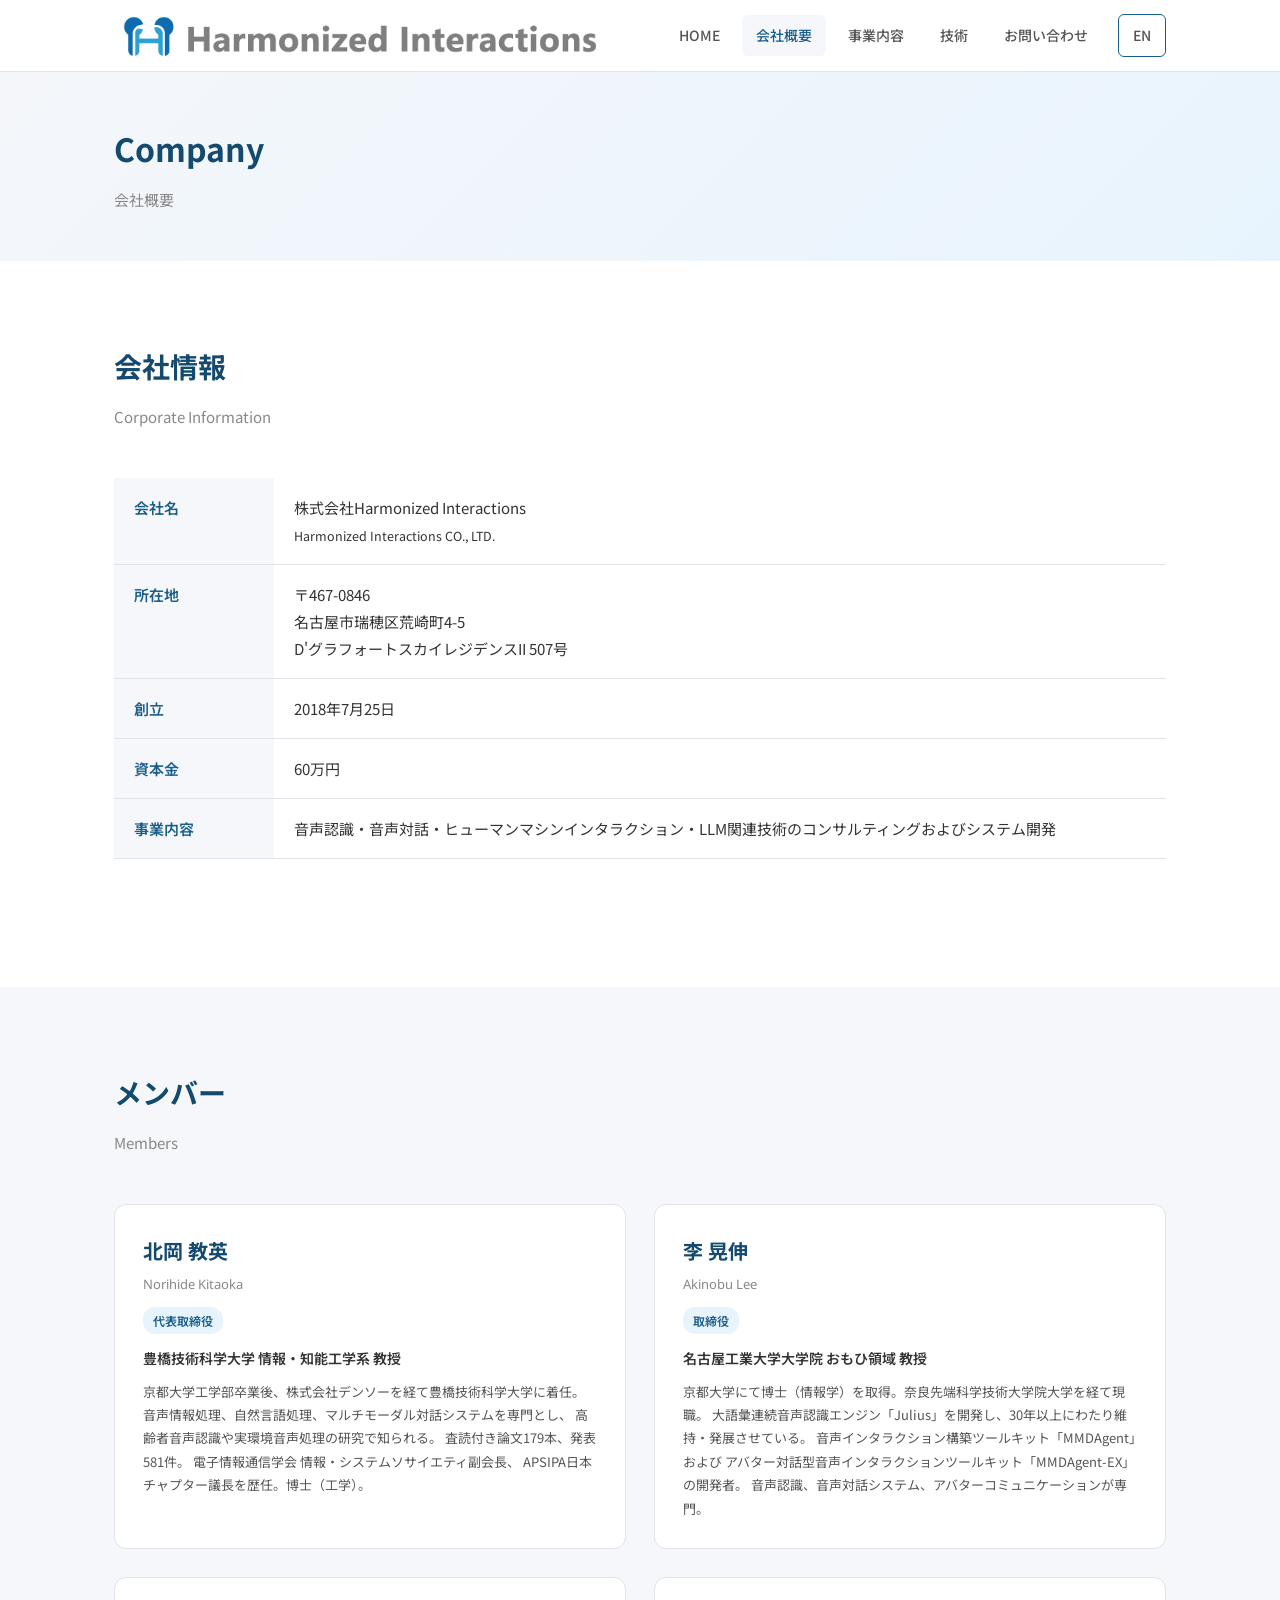
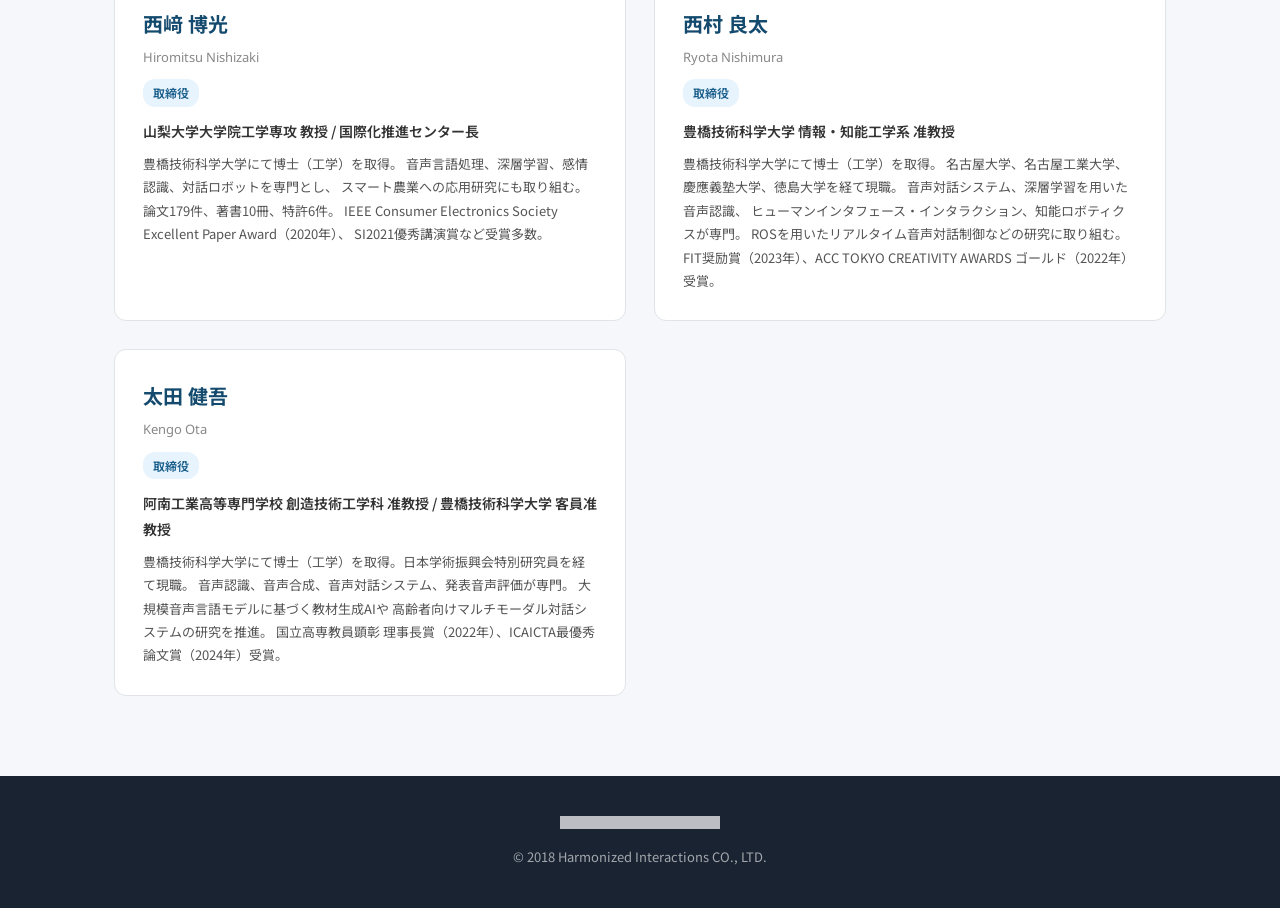
==== company.html @ 3eb6e034 "Add corporate website with Japanese/English pages - Home, Company, Business, Technology, Contact pag" ====
<!DOCTYPE html>
<html lang="ja">
<head>
  <meta charset="UTF-8">
  <meta name="viewport" content="width=device-width, initial-scale=1.0">
  <title>会社概要 - 株式会社Harmonized Interactions</title>
  <meta name="description" content="株式会社Harmonized Interactionsの会社概要・メンバー紹介">
  <link rel="preconnect" href="https://fonts.googleapis.com">
  <link rel="preconnect" href="https://fonts.gstatic.com" crossorigin>
  <link href="https://fonts.googleapis.com/css2?family=Noto+Sans+JP:wght@400;500;700&family=Noto+Sans:wght@400;500;700&display=swap" rel="stylesheet">
  <link rel="stylesheet" href="assets/css/style.css">
</head>
<body>

  <header class="site-header">
    <div class="header-inner">
      <a href="/" class="header-logo"><img src="assets/img/logo.jpg" alt="Harmonized Interactions"></a>
      <button class="hamburger" aria-label="メニュー"><span></span><span></span><span></span></button>
      <nav class="header-nav">
        <a href="/">HOME</a>
        <a href="company.html" class="active">会社概要</a>
        <a href="business.html">事業内容</a>
        <a href="technology.html">技術</a>
        <a href="contact.html">お問い合わせ</a>
        <a href="en/company.html" class="lang-switch">EN</a>
      </nav>
    </div>
  </header>

  <section class="page-header">
    <div class="container">
      <h1>Company</h1>
      <p>会社概要</p>
    </div>
  </section>

  <!-- Company Info -->
  <section class="section">
    <div class="container">
      <h2 class="section-title">会社情報</h2>
      <p class="section-subtitle">Corporate Information</p>
      <table class="info-table">
        <tr><th>会社名</th><td>株式会社Harmonized Interactions<br><small>Harmonized Interactions CO., LTD.</small></td></tr>
        <tr><th>所在地</th><td>〒467-0846<br>名古屋市瑞穂区荒崎町4-5<br>D'グラフォートスカイレジデンスII 507号</td></tr>
        <tr><th>創立</th><td>2018年7月25日</td></tr>
        <tr><th>資本金</th><td>60万円</td></tr>
        <tr><th>事業内容</th><td>音声認識・音声対話・ヒューマンマシンインタラクション・LLM関連技術のコンサルティングおよびシステム開発</td></tr>
      </table>
    </div>
  </section>

  <!-- Members -->
  <section class="section section--alt">
    <div class="container">
      <h2 class="section-title">メンバー</h2>
      <p class="section-subtitle">Members</p>
      <div class="members-grid">

        <div class="member-card">
          <div class="member-name">北岡 教英</div>
          <div class="member-name-en">Norihide Kitaoka</div>
          <span class="member-role">代表取締役</span>
          <div class="member-affiliation">豊橋技術科学大学 情報・知能工学系 教授</div>
          <p class="member-desc">
            京都大学工学部卒業後、株式会社デンソーを経て豊橋技術科学大学に着任。
            音声情報処理、自然言語処理、マルチモーダル対話システムを専門とし、
            高齢者音声認識や実環境音声処理の研究で知られる。
            査読付き論文179本、発表581件。
            電子情報通信学会 情報・システムソサイエティ副会長、
            APSIPA日本チャプター議長を歴任。博士（工学）。
          </p>
        </div>

        <div class="member-card">
          <div class="member-name">李 晃伸</div>
          <div class="member-name-en">Akinobu Lee</div>
          <span class="member-role">取締役</span>
          <div class="member-affiliation">名古屋工業大学大学院 おもひ領域 教授</div>
          <p class="member-desc">
            京都大学にて博士（情報学）を取得。奈良先端科学技術大学院大学を経て現職。
            大語彙連続音声認識エンジン「Julius」を開発し、30年以上にわたり維持・発展させている。
            音声インタラクション構築ツールキット「MMDAgent」および
            アバター対話型音声インタラクションツールキット「MMDAgent-EX」の開発者。
            音声認識、音声対話システム、アバターコミュニケーションが専門。
          </p>
        </div>

        <div class="member-card">
          <div class="member-name">西﨑 博光</div>
          <div class="member-name-en">Hiromitsu Nishizaki</div>
          <span class="member-role">取締役</span>
          <div class="member-affiliation">山梨大学大学院工学専攻 教授 / 国際化推進センター長</div>
          <p class="member-desc">
            豊橋技術科学大学にて博士（工学）を取得。
            音声言語処理、深層学習、感情認識、対話ロボットを専門とし、
            スマート農業への応用研究にも取り組む。
            論文179件、著書10冊、特許6件。
            IEEE Consumer Electronics Society Excellent Paper Award（2020年）、
            SI2021優秀講演賞など受賞多数。
          </p>
        </div>

        <div class="member-card">
          <div class="member-name">西村 良太</div>
          <div class="member-name-en">Ryota Nishimura</div>
          <span class="member-role">取締役</span>
          <div class="member-affiliation">豊橋技術科学大学 情報・知能工学系 准教授</div>
          <p class="member-desc">
            豊橋技術科学大学にて博士（工学）を取得。
            名古屋大学、名古屋工業大学、慶應義塾大学、徳島大学を経て現職。
            音声対話システム、深層学習を用いた音声認識、
            ヒューマンインタフェース・インタラクション、知能ロボティクスが専門。
            ROSを用いたリアルタイム音声対話制御などの研究に取り組む。
            FIT奨励賞（2023年）、ACC TOKYO CREATIVITY AWARDS ゴールド（2022年）受賞。
          </p>
        </div>

        <div class="member-card">
          <div class="member-name">太田 健吾</div>
          <div class="member-name-en">Kengo Ota</div>
          <span class="member-role">取締役</span>
          <div class="member-affiliation">阿南工業高等専門学校 創造技術工学科 准教授 / 豊橋技術科学大学 客員准教授</div>
          <p class="member-desc">
            豊橋技術科学大学にて博士（工学）を取得。日本学術振興会特別研究員を経て現職。
            音声認識、音声合成、音声対話システム、発表音声評価が専門。
            大規模音声言語モデルに基づく教材生成AIや
            高齢者向けマルチモーダル対話システムの研究を推進。
            国立高専教員顕彰 理事長賞（2022年）、ICAICTA最優秀論文賞（2024年）受賞。
          </p>
        </div>

      </div>
    </div>
  </section>

  <footer class="site-footer">
    <div class="container">
      <img src="assets/img/logo.jpg" alt="Harmonized Interactions" class="footer-logo">
      <p>&copy; 2018 Harmonized Interactions CO., LTD.</p>
    </div>
  </footer>

  <script src="assets/js/main.js"></script>
</body>
</html>
---- assets/css/style.css ----
/* ============================================
   Harmonized Interactions - Corporate Site
   ============================================ */

:root {
  --primary: #1A5F8B;
  --primary-dark: #134A6E;
  --secondary: #3AAFDA;
  --secondary-light: #6CC4E4;
  --text: #333333;
  --text-light: #555555;
  --text-muted: #888888;
  --bg-white: #FFFFFF;
  --bg-light: #F5F7FA;
  --bg-dark: #1A2332;
  --border: #E0E4E8;
  --shadow: rgba(26, 95, 139, 0.1);
  --font-ja: 'Noto Sans JP', sans-serif;
  --font-en: 'Noto Sans', sans-serif;
  --max-width: 1100px;
  --header-height: 72px;
}

/* Reset & Base */
*, *::before, *::after { box-sizing: border-box; margin: 0; padding: 0; }

html { scroll-behavior: smooth; scroll-padding-top: var(--header-height); }

body {
  font-family: var(--font-ja);
  color: var(--text);
  line-height: 1.8;
  background: var(--bg-white);
  -webkit-font-smoothing: antialiased;
}

a { color: var(--primary); text-decoration: none; transition: color 0.2s; }
a:hover { color: var(--secondary); }

img { max-width: 100%; height: auto; display: block; }

.container { max-width: var(--max-width); margin: 0 auto; padding: 0 24px; }

/* ---- Header ---- */
.site-header {
  position: fixed;
  top: 0; left: 0; right: 0;
  height: var(--header-height);
  background: rgba(255,255,255,0.97);
  backdrop-filter: blur(8px);
  border-bottom: 1px solid var(--border);
  z-index: 1000;
}

.header-inner {
  max-width: var(--max-width);
  margin: 0 auto;
  padding: 0 24px;
  height: 100%;
  display: flex;
  align-items: center;
  justify-content: space-between;
}

.header-logo img { height: 40px; width: auto; }

.header-nav { display: flex; align-items: center; gap: 8px; }

.header-nav a {
  font-size: 14px;
  font-weight: 500;
  color: var(--text-light);
  padding: 8px 14px;
  border-radius: 6px;
  transition: background 0.2s, color 0.2s;
}

.header-nav a:hover,
.header-nav a.active {
  color: var(--primary);
  background: var(--bg-light);
}

.lang-switch {
  font-size: 13px;
  font-weight: 600;
  color: var(--primary);
  border: 1.5px solid var(--primary);
  padding: 5px 12px;
  border-radius: 20px;
  margin-left: 8px;
  transition: background 0.2s, color 0.2s;
}

.lang-switch:hover {
  background: var(--primary);
  color: #fff;
}

/* Hamburger */
.hamburger {
  display: none;
  flex-direction: column;
  gap: 5px;
  background: none;
  border: none;
  cursor: pointer;
  padding: 8px;
}

.hamburger span {
  display: block;
  width: 24px;
  height: 2px;
  background: var(--text);
  border-radius: 2px;
  transition: transform 0.3s, opacity 0.3s;
}

.hamburger.open span:nth-child(1) { transform: rotate(45deg) translate(5px, 5px); }
.hamburger.open span:nth-child(2) { opacity: 0; }
.hamburger.open span:nth-child(3) { transform: rotate(-45deg) translate(5px, -5px); }

/* ---- Hero ---- */
.hero {
  padding: 160px 0 100px;
  background: linear-gradient(135deg, var(--bg-light) 0%, #E8F4FD 100%);
  text-align: center;
}

.hero-logo { max-width: 200px; margin: 0 auto 32px; }

.hero h1 {
  font-size: 28px;
  font-weight: 700;
  color: var(--primary-dark);
  line-height: 1.5;
  margin-bottom: 20px;
}

.hero p {
  font-size: 16px;
  color: var(--text-light);
  max-width: 640px;
  margin: 0 auto;
  line-height: 1.9;
}

/* ---- Sections ---- */
.section {
  padding: 80px 0;
}

.section--alt {
  background: var(--bg-light);
}

.section-title {
  font-size: 28px;
  font-weight: 700;
  color: var(--primary-dark);
  margin-bottom: 12px;
}

.section-subtitle {
  font-size: 15px;
  color: var(--text-muted);
  margin-bottom: 48px;
}

.section-lead {
  font-size: 16px;
  color: var(--text-light);
  margin-bottom: 40px;
  line-height: 1.9;
}

/* ---- Company Info Table ---- */
.info-table {
  width: 100%;
  border-collapse: collapse;
  margin-bottom: 48px;
}

.info-table th,
.info-table td {
  padding: 16px 20px;
  border-bottom: 1px solid var(--border);
  text-align: left;
  font-size: 15px;
  vertical-align: top;
}

.info-table th {
  width: 160px;
  font-weight: 600;
  color: var(--primary);
  background: var(--bg-light);
  white-space: nowrap;
}

/* ---- Member Cards ---- */
.members-grid {
  display: grid;
  grid-template-columns: repeat(auto-fill, minmax(480px, 1fr));
  gap: 28px;
}

.member-card {
  background: var(--bg-white);
  border: 1px solid var(--border);
  border-radius: 12px;
  padding: 28px;
  transition: box-shadow 0.3s;
}

.member-card:hover {
  box-shadow: 0 8px 24px var(--shadow);
}

.member-name {
  font-size: 20px;
  font-weight: 700;
  color: var(--primary-dark);
  margin-bottom: 4px;
}

.member-name-en {
  font-size: 13px;
  color: var(--text-muted);
  font-family: var(--font-en);
  margin-bottom: 8px;
}

.member-role {
  display: inline-block;
  font-size: 12px;
  font-weight: 600;
  color: var(--primary);
  background: #E8F4FD;
  padding: 3px 10px;
  border-radius: 12px;
  margin-bottom: 12px;
}

.member-affiliation {
  font-size: 14px;
  font-weight: 600;
  color: var(--text);
  margin-bottom: 8px;
}

.member-desc {
  font-size: 13px;
  color: var(--text-light);
  line-height: 1.8;
}

/* ---- Business Cards ---- */
.business-grid {
  display: grid;
  grid-template-columns: repeat(auto-fill, minmax(320px, 1fr));
  gap: 24px;
}

.business-card {
  background: var(--bg-white);
  border: 1px solid var(--border);
  border-radius: 12px;
  padding: 28px;
  transition: box-shadow 0.3s, transform 0.3s;
}

.business-card:hover {
  box-shadow: 0 8px 24px var(--shadow);
  transform: translateY(-2px);
}

.business-icon {
  width: 48px;
  height: 48px;
  background: linear-gradient(135deg, var(--primary), var(--secondary));
  border-radius: 12px;
  display: flex;
  align-items: center;
  justify-content: center;
  margin-bottom: 16px;
  font-size: 24px;
  color: #fff;
}

.business-card h3 {
  font-size: 17px;
  font-weight: 700;
  color: var(--primary-dark);
  margin-bottom: 10px;
}

.business-card p {
  font-size: 14px;
  color: var(--text-light);
  line-height: 1.7;
}

/* ---- Technology ---- */
.tech-category {
  margin-bottom: 40px;
}

.tech-category h3 {
  font-size: 18px;
  font-weight: 700;
  color: var(--primary);
  margin-bottom: 16px;
  padding-bottom: 8px;
  border-bottom: 2px solid var(--secondary);
  display: inline-block;
}

.tech-list {
  display: grid;
  grid-template-columns: repeat(auto-fill, minmax(240px, 1fr));
  gap: 16px;
  list-style: none;
}

.tech-item {
  background: var(--bg-white);
  border: 1px solid var(--border);
  border-radius: 10px;
  padding: 20px;
  transition: box-shadow 0.3s;
}

.tech-item:hover {
  box-shadow: 0 4px 16px var(--shadow);
}

.tech-item strong {
  display: block;
  font-size: 16px;
  color: var(--primary-dark);
  margin-bottom: 4px;
}

.tech-item span {
  font-size: 13px;
  color: var(--text-muted);
}

/* ---- Contact ---- */
.contact-box {
  max-width: 600px;
  margin: 0 auto;
  text-align: center;
  background: var(--bg-white);
  border: 1px solid var(--border);
  border-radius: 16px;
  padding: 48px 40px;
}

.contact-box p {
  font-size: 16px;
  color: var(--text-light);
  margin-bottom: 24px;
  line-height: 1.8;
}

.contact-email {
  display: inline-block;
  font-size: 18px;
  font-weight: 600;
  color: var(--primary);
  background: var(--bg-light);
  padding: 12px 28px;
  border-radius: 8px;
  font-family: var(--font-en);
}

/* ---- Footer ---- */
.site-footer {
  background: var(--bg-dark);
  color: rgba(255,255,255,0.6);
  padding: 40px 0;
  text-align: center;
  font-size: 13px;
}

.footer-logo { max-width: 160px; margin: 0 auto 16px; filter: brightness(0) invert(1); opacity: 0.7; }

.site-footer a { color: rgba(255,255,255,0.8); }
.site-footer a:hover { color: #fff; }

/* ---- Page Header ---- */
.page-header {
  padding: 120px 0 48px;
  background: linear-gradient(135deg, var(--bg-light) 0%, #E8F4FD 100%);
}

.page-header h1 {
  font-size: 32px;
  font-weight: 700;
  color: var(--primary-dark);
  margin-bottom: 8px;
}

.page-header p {
  font-size: 15px;
  color: var(--text-muted);
}

/* ---- Responsive ---- */
@media (max-width: 768px) {
  :root { --header-height: 60px; }

  .hamburger { display: flex; }

  .header-nav {
    display: none;
    position: absolute;
    top: var(--header-height);
    left: 0; right: 0;
    background: var(--bg-white);
    flex-direction: column;
    padding: 16px 24px;
    border-bottom: 1px solid var(--border);
    box-shadow: 0 8px 24px var(--shadow);
  }

  .header-nav.open { display: flex; }

  .header-nav a { padding: 12px 0; font-size: 15px; }

  .lang-switch { margin: 8px 0 0; align-self: flex-start; }

  .hero { padding: 120px 0 64px; }
  .hero h1 { font-size: 22px; }
  .hero p { font-size: 14px; }

  .section { padding: 56px 0; }
  .section-title { font-size: 24px; }

  .members-grid { grid-template-columns: 1fr; }
  .business-grid { grid-template-columns: 1fr; }
  .tech-list { grid-template-columns: 1fr; }

  .info-table th { width: 120px; font-size: 13px; }
  .info-table td { font-size: 14px; }

  .page-header { padding: 100px 0 36px; }
  .page-header h1 { font-size: 26px; }

  .contact-box { padding: 32px 24px; }
}

@media (max-width: 480px) {
  .info-table th,
  .info-table td {
    display: block;
    width: 100%;
  }
  .info-table th { border-bottom: none; padding-bottom: 4px; }
  .info-table td { padding-top: 0; }
}
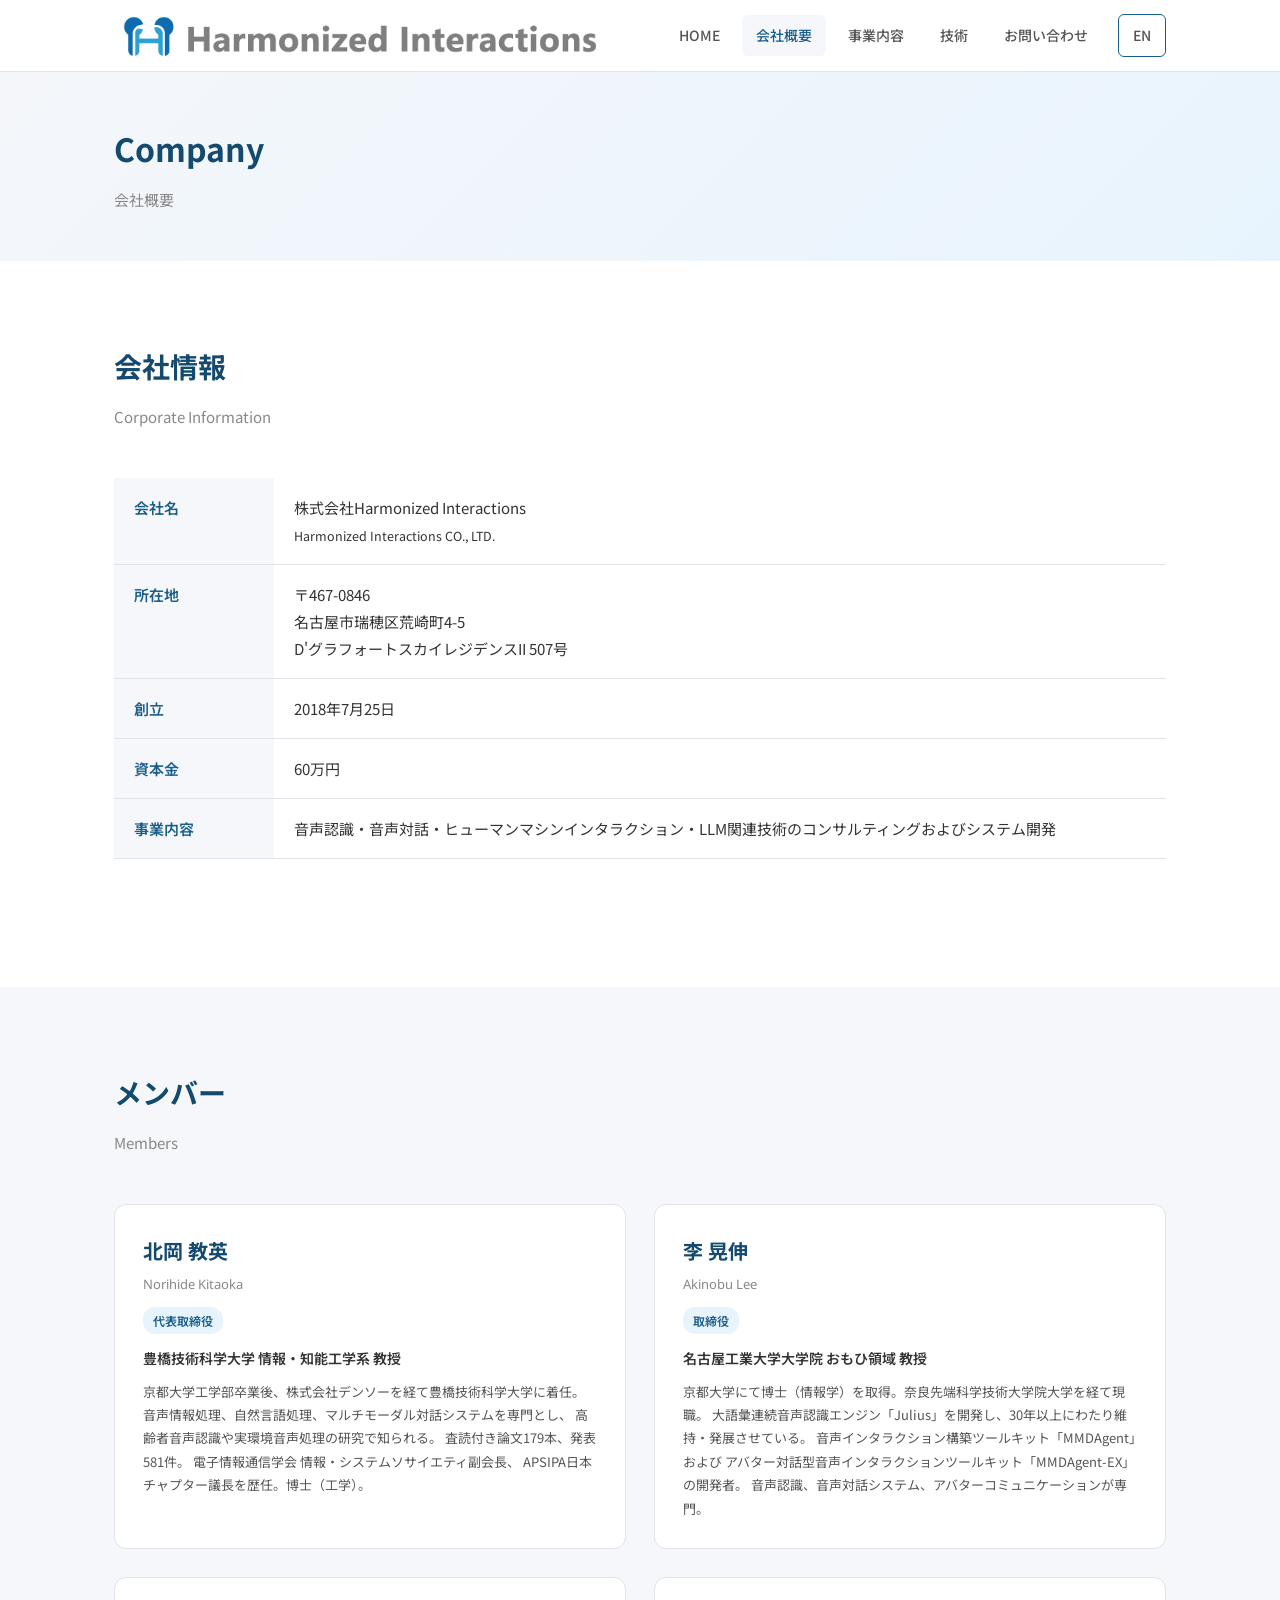
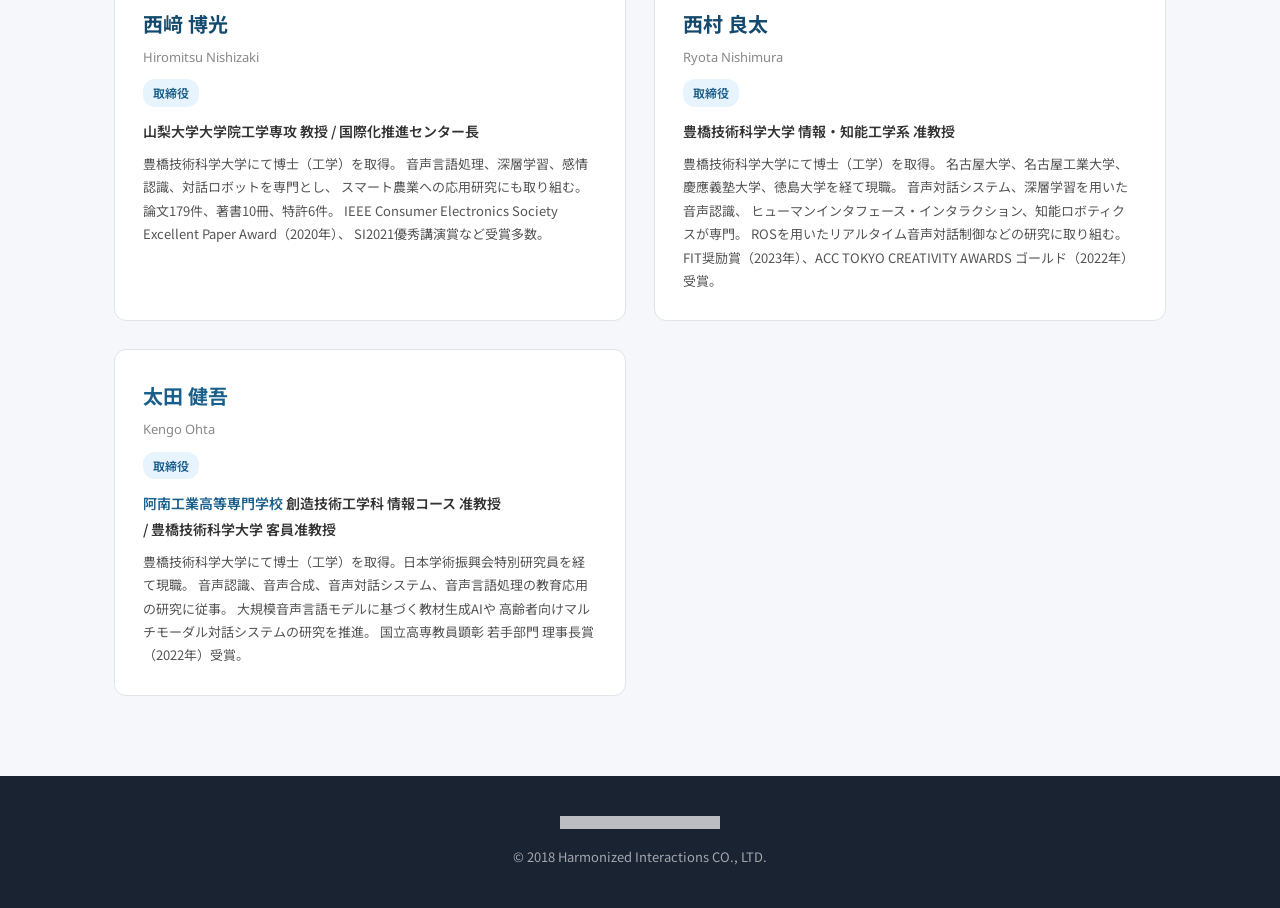
==== commit 0b520a00: "Updated Kengo Ohta profile and added affiliation links" ====
--- a/company.html
+++ b/company.html
@@ -116,16 +116,20 @@
         </div>
 
         <div class="member-card">
-          <div class="member-name">太田 健吾</div>
-          <div class="member-name-en">Kengo Ota</div>
+          <div class="member-name">
+            <a href="https://researchmap.jp/kohta" target="_blank" rel="noopener noreferrer">太田 健吾</a>
+          </div>
+          <div class="member-name-en">Kengo Ohta</div>
           <span class="member-role">取締役</span>
-          <div class="member-affiliation">阿南工業高等専門学校 創造技術工学科 准教授 / 豊橋技術科学大学 客員准教授</div>
+          <div class="member-affiliation">
+            <a href="https://www.anan-nct.ac.jp/" target="_blank" rel="noopener noreferrer">阿南工業高等専門学校</a> 創造技術工学科 情報コース 准教授<br> / 豊橋技術科学大学 客員准教授
+          </div>
           <p class="member-desc">
             豊橋技術科学大学にて博士（工学）を取得。日本学術振興会特別研究員を経て現職。
-            音声認識、音声合成、音声対話システム、発表音声評価が専門。
+            音声認識、音声合成、音声対話システム、音声言語処理の教育応用の研究に従事。
             大規模音声言語モデルに基づく教材生成AIや
             高齢者向けマルチモーダル対話システムの研究を推進。
-            国立高専教員顕彰 理事長賞（2022年）、ICAICTA最優秀論文賞（2024年）受賞。
+            国立高専教員顕彰 若手部門 理事長賞（2022年）受賞。
           </p>
         </div>
 
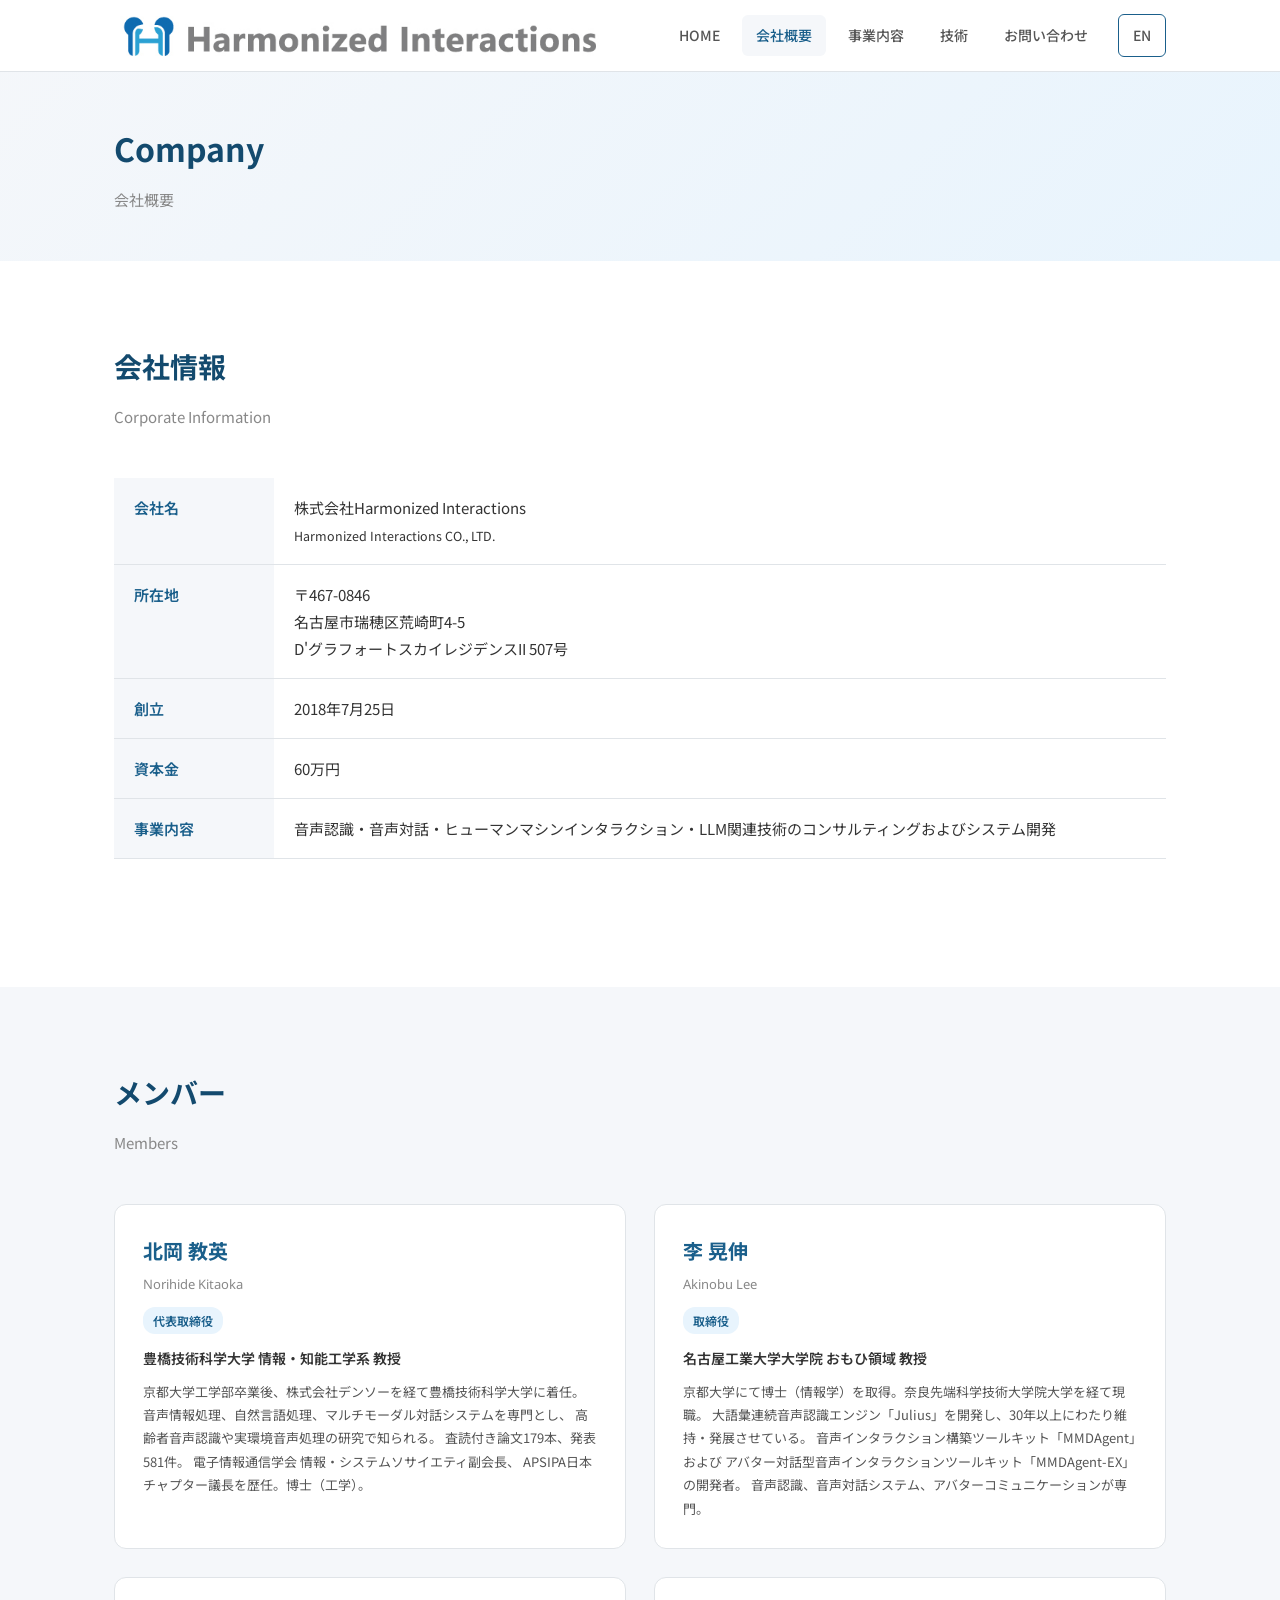
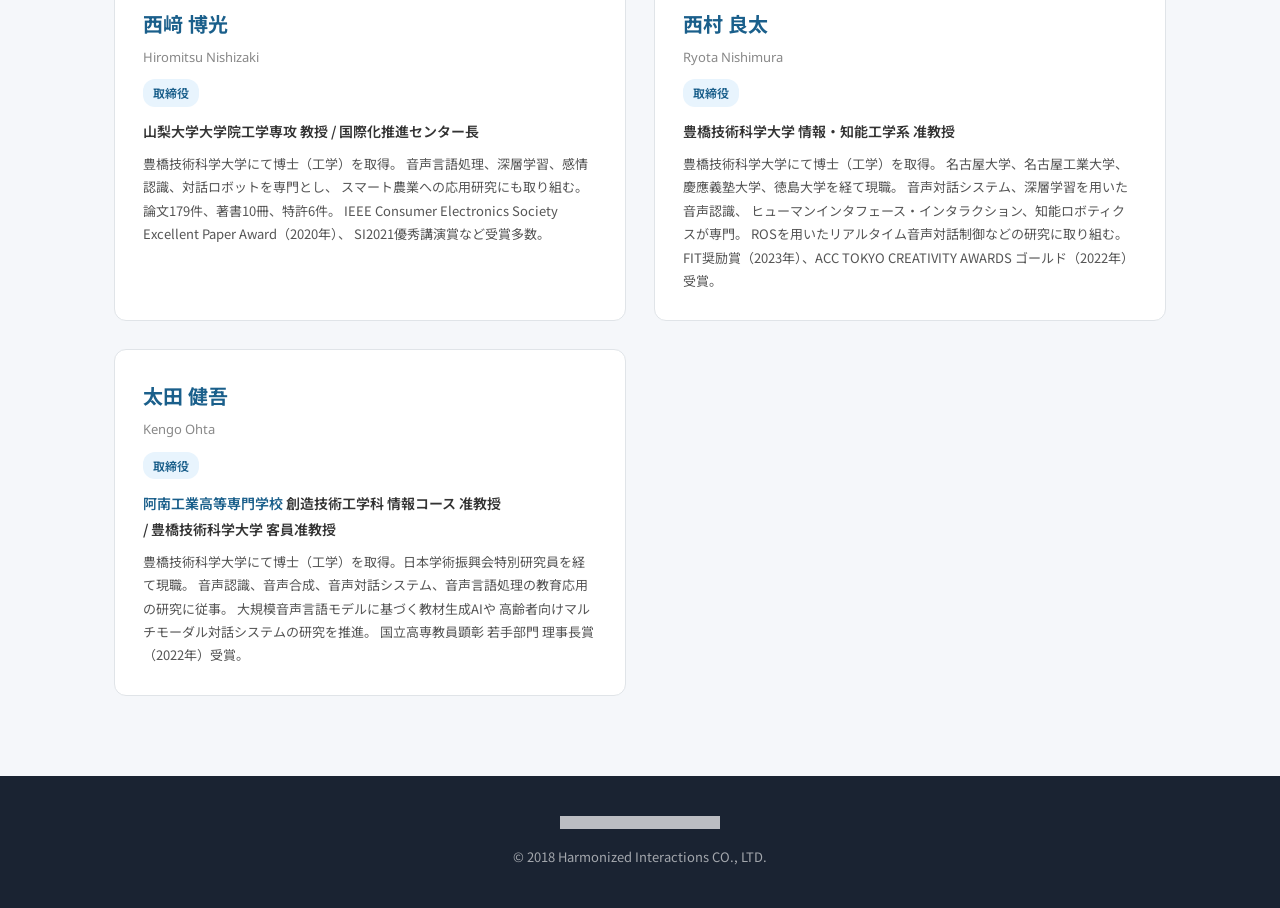
==== commit 5c592f16: "Add personal website links for all members in company.html Co-Authored-By: Claude Sonnet 4.6 <norepl" ====
--- a/company.html
+++ b/company.html
@@ -57,7 +57,7 @@
       <div class="members-grid">
 
         <div class="member-card">
-          <div class="member-name">北岡 教英</div>
+          <div class="member-name"><a href="https://sites.google.com/site/norihidekitaokashome/home" target="_blank" rel="noopener noreferrer">北岡 教英</a></div>
           <div class="member-name-en">Norihide Kitaoka</div>
           <span class="member-role">代表取締役</span>
           <div class="member-affiliation">豊橋技術科学大学 情報・知能工学系 教授</div>
@@ -72,7 +72,7 @@
         </div>
 
         <div class="member-card">
-          <div class="member-name">李 晃伸</div>
+          <div class="member-name"><a href="https://www.slp.nitech.ac.jp/members/ri/" target="_blank" rel="noopener noreferrer">李 晃伸</a></div>
           <div class="member-name-en">Akinobu Lee</div>
           <span class="member-role">取締役</span>
           <div class="member-affiliation">名古屋工業大学大学院 おもひ領域 教授</div>
@@ -86,7 +86,7 @@
         </div>
 
         <div class="member-card">
-          <div class="member-name">西﨑 博光</div>
+          <div class="member-name"><a href="https://www.alps-lab.org/" target="_blank" rel="noopener noreferrer">西﨑 博光</a></div>
           <div class="member-name-en">Hiromitsu Nishizaki</div>
           <span class="member-role">取締役</span>
           <div class="member-affiliation">山梨大学大学院工学専攻 教授 / 国際化推進センター長</div>
@@ -101,7 +101,7 @@
         </div>
 
         <div class="member-card">
-          <div class="member-name">西村 良太</div>
+          <div class="member-name"><a href="https://ryota.nishimura.name/" target="_blank" rel="noopener noreferrer">西村 良太</a></div>
           <div class="member-name-en">Ryota Nishimura</div>
           <span class="member-role">取締役</span>
           <div class="member-affiliation">豊橋技術科学大学 情報・知能工学系 准教授</div>
